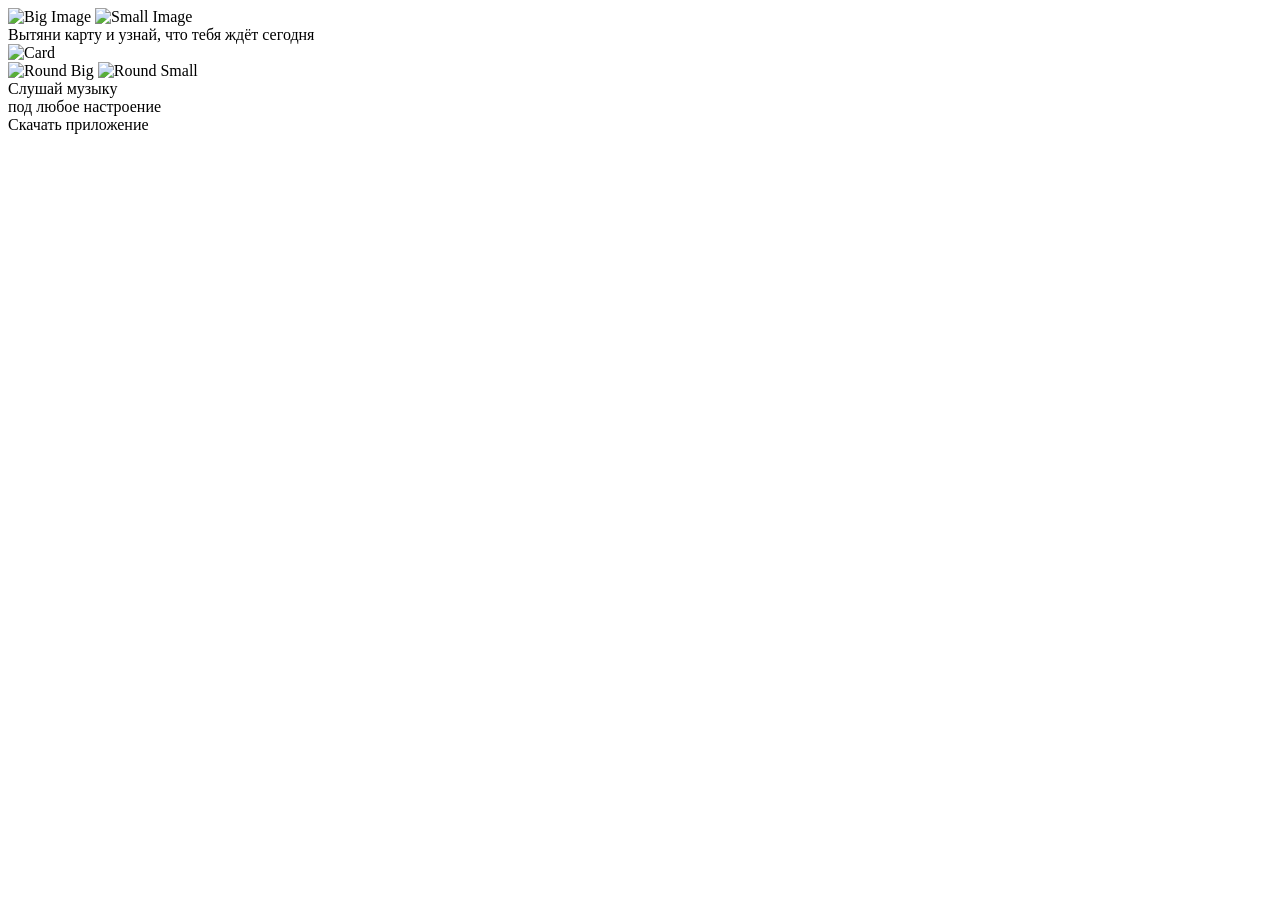
==== index.html @ 799c9364 "Add files via upload" ====
<!DOCTYPE html>
<html lang="ru">

<head>
    <meta charset="UTF-8">
    <meta name="viewport" content="width=device-width, initial-scale=1.0, user-scalable=no">
    <title>MTS Music Banner</title>
    <link rel="stylesheet" href="assets/styles.css">
</head>

<body>
    <div class="container">
        <img class="big-image" src="assets/background.jpg" alt="Big Image">
        <img class="small-image" src="assets/deck.png" alt="Small Image">
        <div class="text-overlay">
            Вытяни карту и узнай, что тебя ждёт сегодня
        </div>
    </div>

    <div class="blur-overlay"></div>
    <img class="card-display" src="" alt="Card">

    <div class="packshot">
        <img class="round-big" src="assets/round_big.png" alt="Round Big">
        <img class="round-small" src="assets/round_small.png" alt="Round Small">
        <div class="packshot-text">
            <div class="music-text">Слушай музыку</div>
            <div class="mood-text">под любое настроение</div>
            <div class="download-button">Скачать приложение</div>
        </div>
    </div>

    <script src="assets/script.js"></script>
</body>

</html>
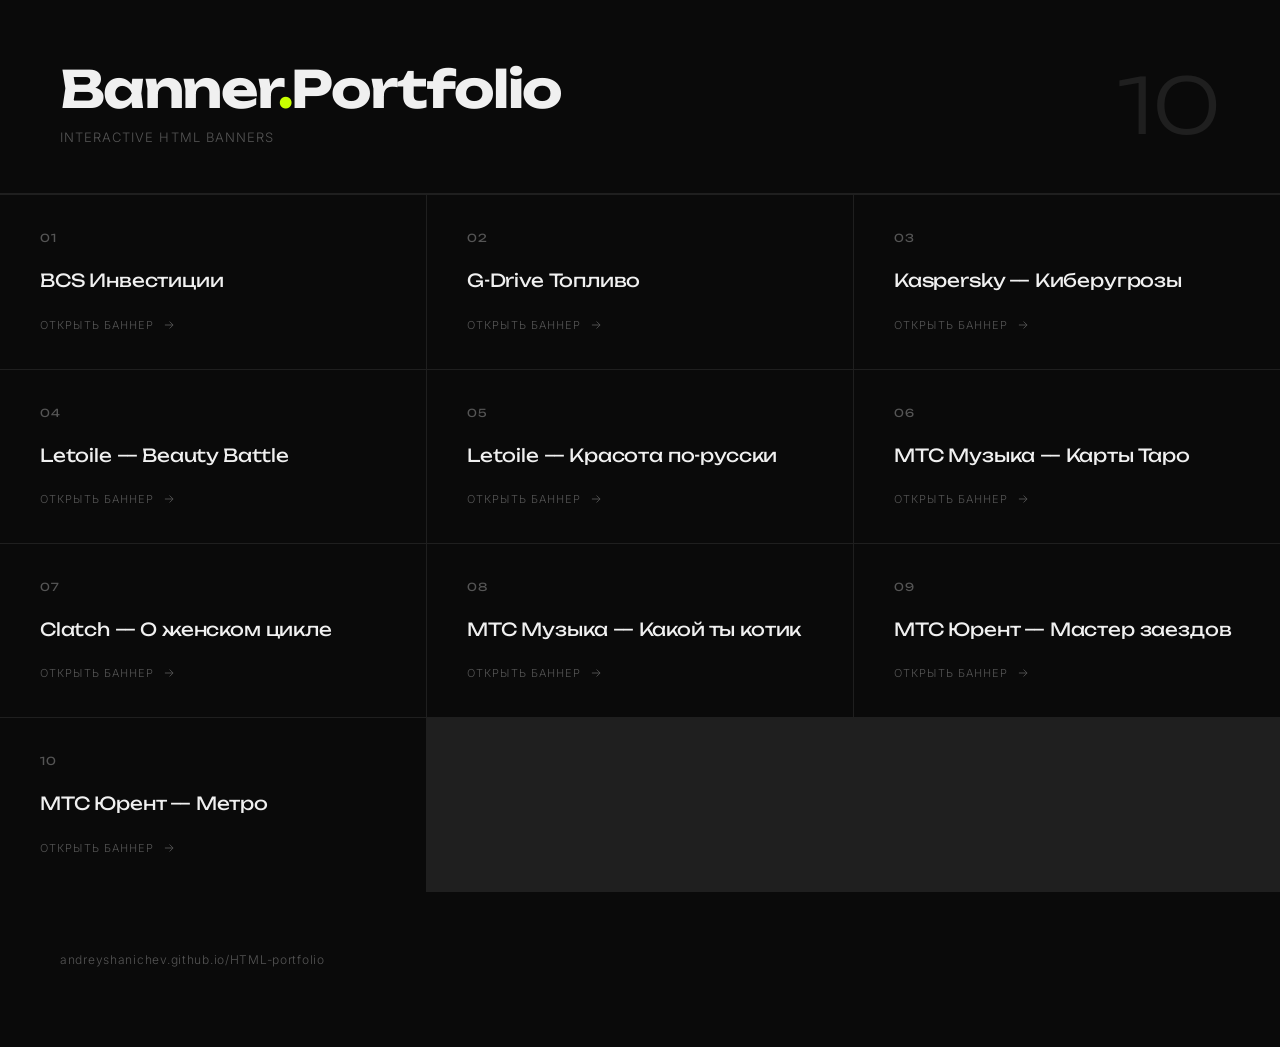
==== commit 5bb1ada4: "Add files via upload" ====
--- a/index.html
+++ b/index.html
@@ -1,36 +1,113 @@
-<!DOCTYPE html>
-<html lang="ru">
-
-<head>
-    <meta charset="UTF-8">
-    <meta name="viewport" content="width=device-width, initial-scale=1.0, user-scalable=no">
-    <title>MTS Music Banner</title>
-    <link rel="stylesheet" href="assets/styles.css">
-</head>
-
-<body>
-    <div class="container">
-        <img class="big-image" src="assets/background.jpg" alt="Big Image">
-        <img class="small-image" src="assets/deck.png" alt="Small Image">
-        <div class="text-overlay">
-            Вытяни карту и узнай, что тебя ждёт сегодня
-        </div>
-    </div>
-
-    <div class="blur-overlay"></div>
-    <img class="card-display" src="" alt="Card">
-
-    <div class="packshot">
-        <img class="round-big" src="assets/round_big.png" alt="Round Big">
-        <img class="round-small" src="assets/round_small.png" alt="Round Small">
-        <div class="packshot-text">
-            <div class="music-text">Слушай музыку</div>
-            <div class="mood-text">под любое настроение</div>
-            <div class="download-button">Скачать приложение</div>
-        </div>
-    </div>
-
-    <script src="assets/script.js"></script>
-</body>
-
-</html>+<!DOCTYPE html>
+<html lang="ru">
+<head>
+  <meta charset="UTF-8" />
+  <meta name="viewport" content="width=device-width, initial-scale=1.0" />
+  <title>Banner Portfolio</title>
+  <link href="https://fonts.googleapis.com/css2?family=Unbounded:wght@300;400;700&family=Inter:wght@300;400&display=swap" rel="stylesheet" />
+  <style>
+    *, *::before, *::after { box-sizing: border-box; margin: 0; padding: 0; }
+    :root {
+      --bg: #0a0a0a; --surface: #111; --border: #1f1f1f;
+      --accent: #c8ff00; --accent-dim: rgba(200,255,0,0.08);
+      --text: #f0f0f0; --muted: #555;
+    }
+    html { scroll-behavior: smooth; }
+    body { background: var(--bg); color: var(--text); font-family: 'Inter', sans-serif; font-weight: 300; min-height: 100vh; padding: 0 0 80px; }
+    header { padding: 64px 60px 48px; border-bottom: 1px solid var(--border); display: flex; align-items: flex-end; justify-content: space-between; gap: 32px; flex-wrap: wrap; }
+    .header-left h1 { font-family: 'Unbounded', sans-serif; font-size: clamp(28px,4vw,52px); font-weight: 700; letter-spacing: -0.03em; line-height: 1; }
+    .header-left h1 span { color: var(--accent); }
+    .header-left p { margin-top: 14px; color: var(--muted); font-size: 13px; letter-spacing: 0.08em; text-transform: uppercase; }
+    .counter { font-family: 'Unbounded', sans-serif; font-size: clamp(40px,6vw,80px); font-weight: 300; color: var(--border); line-height: 1; user-select: none; }
+    .grid { display: grid; grid-template-columns: repeat(auto-fill, minmax(320px, 1fr)); gap: 1px; background: var(--border); border-top: 1px solid var(--border); }
+    .card { background: var(--bg); display: block; text-decoration: none; color: inherit; padding: 36px 40px; position: relative; overflow: hidden; transition: background 0.25s; }
+    .card::before { content: ''; position: absolute; inset: 0; background: var(--accent-dim); opacity: 0; transition: opacity 0.25s; }
+    .card:hover { background: #0f0f0f; }
+    .card:hover::before { opacity: 1; }
+    .card-index { font-family: 'Unbounded', sans-serif; font-size: 11px; font-weight: 400; color: var(--muted); letter-spacing: 0.12em; margin-bottom: 24px; }
+    .card-title { font-family: 'Unbounded', sans-serif; font-size: clamp(14px,1.5vw,18px); font-weight: 400; line-height: 1.3; letter-spacing: -0.01em; margin-bottom: 20px; transition: color 0.2s; }
+    .card:hover .card-title { color: var(--accent); }
+    .card-arrow { display: inline-flex; align-items: center; gap: 8px; font-size: 11px; letter-spacing: 0.1em; text-transform: uppercase; color: var(--muted); transition: color 0.2s, gap 0.2s; }
+    .card:hover .card-arrow { color: var(--accent); gap: 14px; }
+    .card-arrow svg { width: 14px; height: 14px; stroke: currentColor; fill: none; stroke-width: 1.5; }
+    footer { margin-top: 60px; padding: 0 60px; color: var(--muted); font-size: 12px; letter-spacing: 0.06em; }
+  </style>
+</head>
+<body>
+  <header>
+    <div class="header-left">
+      <h1>Banner<span>.</span>Portfolio</h1>
+      <p>Interactive HTML Banners</p>
+    </div>
+    <div class="counter">10</div>
+  </header>
+
+  <main class="grid">
+
+    <a class="card" href="BCS%20%D0%98%D0%BD%D0%B2%D0%B5%D1%81%D1%82%D0%B8%D1%86%D0%B8%D0%B8/index.html" target="_blank">
+      <div class="card-index">01</div>
+      <div class="card-title">BCS Инвестиции</div>
+      <span class="card-arrow">Открыть баннер <svg viewBox="0 0 24 24"><path d="M5 12h14M13 6l6 6-6 6"/></svg></span>
+    </a>
+
+    <a class="card" href="G-Drive%20%D0%A2%D0%BE%D0%BF%D0%BB%D0%B8%D0%B2%D0%BE/index.html" target="_blank">
+      <div class="card-index">02</div>
+      <div class="card-title">G-Drive Топливо</div>
+      <span class="card-arrow">Открыть баннер <svg viewBox="0 0 24 24"><path d="M5 12h14M13 6l6 6-6 6"/></svg></span>
+    </a>
+
+    <a class="card" href="Kaspersky%20-%20%D0%9A%D0%B8%D0%B1%D0%B5%D1%80%D1%83%D0%B3%D1%80%D0%BE%D0%B7%D1%8B/index.html" target="_blank">
+      <div class="card-index">03</div>
+      <div class="card-title">Kaspersky — Киберугрозы</div>
+      <span class="card-arrow">Открыть баннер <svg viewBox="0 0 24 24"><path d="M5 12h14M13 6l6 6-6 6"/></svg></span>
+    </a>
+
+    <a class="card" href="Letoile%20-%20Beauty%20Battle/index.html" target="_blank">
+      <div class="card-index">04</div>
+      <div class="card-title">Letoile — Beauty Battle</div>
+      <span class="card-arrow">Открыть баннер <svg viewBox="0 0 24 24"><path d="M5 12h14M13 6l6 6-6 6"/></svg></span>
+    </a>
+
+    <a class="card" href="Letoile%20-%20%D0%9A%D1%80%D0%B0%D1%81%D0%BE%D1%82%D0%B0%20%D0%BF%D0%BE-%D1%80%D1%83%D1%81%D1%81%D0%BA%D0%B8/index.html" target="_blank">
+      <div class="card-index">05</div>
+      <div class="card-title">Letoile — Красота по-русски</div>
+      <span class="card-arrow">Открыть баннер <svg viewBox="0 0 24 24"><path d="M5 12h14M13 6l6 6-6 6"/></svg></span>
+    </a>
+
+    <a class="card" href="%D0%9C%D0%A2%D0%A1%20%D0%9C%D1%83%D0%B7%D1%8B%D0%BA%D0%B0%20-%20%D0%9A%D0%B0%D1%80%D1%82%D1%8B%20%D0%A2%D0%B0%D1%80%D0%BE/index.html" target="_blank">
+      <div class="card-index">06</div>
+      <div class="card-title">МТС Музыка — Карты Таро</div>
+      <span class="card-arrow">Открыть баннер <svg viewBox="0 0 24 24"><path d="M5 12h14M13 6l6 6-6 6"/></svg></span>
+    </a>
+
+    <a class="card" href="Clatch%20-%20%D0%9E%20%D0%B6%D0%B5%D0%BD%D1%81%D0%BA%D0%BE%D0%BC%20%D1%86%D0%B8%D0%BA%D0%BB%D0%B5.html" target="_blank">
+      <div class="card-index">07</div>
+      <div class="card-title">Clatch — О женском цикле</div>
+      <span class="card-arrow">Открыть баннер <svg viewBox="0 0 24 24"><path d="M5 12h14M13 6l6 6-6 6"/></svg></span>
+    </a>
+
+    <a class="card" href="%D0%9C%D0%A2%D0%A1%20%D0%9C%D1%83%D0%B7%D1%8B%D0%BA%D0%B0%20-%20%D0%9A%D0%B0%D0%BA%D0%BE%D0%B9%20%D1%82%D1%8B%20%D0%BA%D0%BE%D1%82%D0%B8%D0%BA.html" target="_blank">
+      <div class="card-index">08</div>
+      <div class="card-title">МТС Музыка — Какой ты котик</div>
+      <span class="card-arrow">Открыть баннер <svg viewBox="0 0 24 24"><path d="M5 12h14M13 6l6 6-6 6"/></svg></span>
+    </a>
+
+    <a class="card" href="%D0%9C%D0%A2%D0%A1%20%D0%AE%D1%80%D0%B5%D0%BD%D1%82%20-%20%D0%9C%D0%B0%D1%81%D1%82%D0%B5%D1%80%20%D0%B7%D0%B0%D0%B5%D0%B7%D0%B4%D0%BE%D0%B2.html" target="_blank">
+      <div class="card-index">09</div>
+      <div class="card-title">МТС Юрент — Мастер заездов</div>
+      <span class="card-arrow">Открыть баннер <svg viewBox="0 0 24 24"><path d="M5 12h14M13 6l6 6-6 6"/></svg></span>
+    </a>
+
+    <a class="card" href="%D0%9C%D0%A2%D0%A1%20%D0%AE%D1%80%D0%B5%D0%BD%D1%82%20-%20%D0%9C%D0%B5%D1%82%D1%80%D0%BE.html" target="_blank">
+      <div class="card-index">10</div>
+      <div class="card-title">МТС Юрент — Метро</div>
+      <span class="card-arrow">Открыть баннер <svg viewBox="0 0 24 24"><path d="M5 12h14M13 6l6 6-6 6"/></svg></span>
+    </a>
+
+  </main>
+
+  <footer>
+    <p>andreyshanichev.github.io/HTML-portfolio</p>
+  </footer>
+</body>
+</html>
